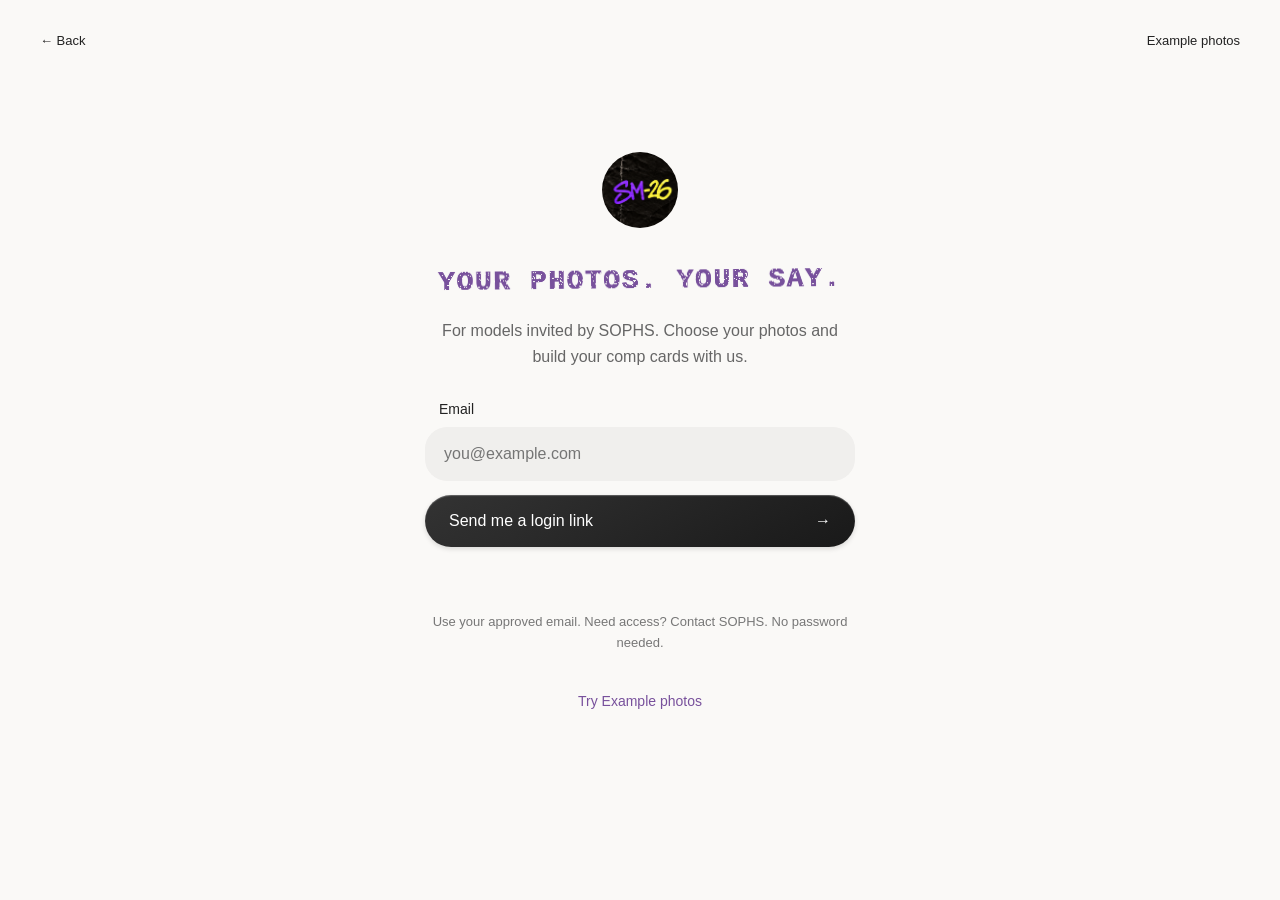
==== model-review.html @ f135d904 "Upload Soph's Models website" ====
<!doctype html>
<html lang="en"><meta charset="utf-8"><meta name="viewport" content="width=device-width, initial-scale=1">
<title>Your photos · SOPHS</title><link rel="stylesheet" href="model-review.css">
<svg class="stamp-filters" aria-hidden="true" focusable="false" xmlns="http://www.w3.org/2000/svg"><defs><filter id="stamp-ink" x="-3%" y="-10%" width="106%" height="120%" color-interpolation-filters="sRGB"><feTurbulence type="fractalNoise" baseFrequency=".65" numOctaves="3" seed="17" result="noise"/><feColorMatrix in="noise" type="luminanceToAlpha" result="grain"/><feComponentTransfer in="grain" result="wear"><feFuncA type="discrete" tableValues="0 0 0 1 1 1 1 1"/></feComponentTransfer><feComposite in="SourceGraphic" in2="wear" operator="in"/></filter></defs></svg>
<nav class="portal-nav"><a href="./">SM-26 / Models</a><span id="portal-identity"></span><a href="model-login.html">Account</a></nav><header><div class="masthead"><div class="page-title"><span class="title-breathing-room" aria-hidden="true"></span><h1>Your photos</h1></div><div class="intro-language" role="group" aria-label="Introduction language"><span class="language-thumb" aria-hidden="true"></span><button type="button" data-intro-language="en" lang="en" aria-pressed="true">English</button><button type="button" data-intro-language="th" lang="th" aria-pressed="false">ไทย</button></div><img class="brand-logo" src="assets/sophs-portal-logo.svg" alt="SOPHS SM-26"></div>
<section class="agency-intro" aria-labelledby="agency-tagline" lang="en">
<h2 id="agency-tagline"><span class="headline-find" data-intro-copy="headlineFind">AI finds your next job.</span><span data-intro-copy="headlinePay">We pay you first.</span><span class="headline-model" data-intro-copy="headlineModel">You model.</span></h2>

<p data-intro-copy="lead">Comp cards matched to each job.</p>
<p class="line-update"><span data-intro-copy="lineStart"></span><strong class="line-word">LINE</strong><span data-intro-copy="lineEnd"> updates: applications, dates & travel times.</span></p>
<p class="agency-terms" data-intro-copy="terms">Paid within 24 hours after the job.</p>
<p class="agency-share" data-intro-copy="share">Jobs we arrange: you keep 70%. We take 30%.</p>
<p class="agency-promise" data-intro-copy="promise">Find and arrange your own jobs? Keep 100%.</p>
</section>
<section class="review-guide" aria-labelledby="review-purpose" lang="en"><div class="header-actions"><button id="add-media" class="clip-button" aria-label="Upload photos or links" title="Upload photos or links"><svg class="upload-folder" viewBox="0 0 188 158" aria-hidden="true" focusable="false" xmlns="http://www.w3.org/2000/svg"><defs><linearGradient id="folder-back" x1="0" y1="0" x2="0" y2="1"><stop stop-color="#9871b7"/><stop offset="1" stop-color="#664080"/></linearGradient><linearGradient id="folder-front" x1="0" y1="0" x2="0" y2="1"><stop stop-color="#a17bc2"/><stop offset=".72" stop-color="#8961aa"/><stop offset="1" stop-color="#78519c"/></linearGradient><filter id="folder-shadow" x="-15%" y="-15%" width="130%" height="140%"><feDropShadow dx="0" dy="2" stdDeviation="1.8" flood-color="#4e3167" flood-opacity=".13"/></filter></defs><g filter="url(#folder-shadow)"><path d="M8 29Q8 10 27 10h41q8 0 14 6l14 11h67q17 0 17 17v89q0 17-17 17H25q-17 0-17-17Z" fill="url(#folder-back)"/><path d="M9 44q0-11 12-11h147q12 0 12 12v87q0 17-17 17H25q-16 0-16-17Z" fill="#64427f" opacity=".25"/><rect x="8" y="36" width="172" height="112" rx="13" fill="url(#folder-front)"/><rect x="10" y="38" width="168" height="108" rx="11" fill="none" stroke="#dfceed" stroke-opacity=".5"/><path d="M22 130h145" fill="none" stroke="#60427c" stroke-opacity=".28"/><path d="M22 40h144" fill="none" stroke="#dfceed" stroke-opacity=".6"/></g></svg><span>Upload</span></button></div><h2 id="review-purpose" data-intro-copy="reviewTitle">Your comp-card photos</h2><p data-intro-copy="reviewHelp">Upload in bulk. Keep or reject each photo.</p><p class="hint" data-intro-copy="reviewSave">Check AI labels. Choose your favourites.</p></section>
<h2 class="photo-view-heading" id="photo-view-heading">Photos</h2>
<section class="collaboration" aria-label="Compare photo choices"><p id="collaboration-help">Your choices and the agency’s choices stay separate.</p><div class="collaboration-tabs" role="group" aria-label="Review version"><button data-review-side="agency" aria-pressed="false">Agency</button><button data-review-side="model" aria-pressed="true">Your version</button><button data-review-side="compare" aria-pressed="false">Compare</button></div><p id="collaboration-summary" role="status"></p><label id="collection-picker-label" hidden>Collection <select id="collection-picker"></select></label></section><nav class="view-tabs" aria-label="Photo views"><span class="view-thumb" aria-hidden="true"></span><button type="button" data-view="keep" aria-pressed="true">Kept</button><button type="button" data-view="favourite" aria-pressed="false">Favourites</button><button type="button" data-view="all" aria-pressed="false">All photos</button><button type="button" data-view="unreviewed" aria-pressed="false">Not reviewed</button><button type="button" data-view="reject" aria-pressed="false">Rejected</button></nav><select id="decision" hidden aria-label="Photo view"><option value="not-rejected">Not rejected</option><option value="all">All photos</option><option value="unreviewed">Not reviewed</option><option value="keep" selected>Keep + favourites</option><option value="favourite">Favourites</option><option value="reject">Rejected</option></select>
<section class="photo-filters" aria-label="Filter photos">
<div class="filter-section"><h2 id="year-heading">Year</h2><div class="filter-slider year-slider" role="group" aria-labelledby="year-heading"><div class="filter-options" id="year-options"><span class="filter-thumb" aria-hidden="true"></span></div></div></div>
<div class="filter-section"><h2 id="category-heading">Categories</h2><div class="category-scroll-indicator" aria-hidden="true"><span></span></div><div class="filter-slider category-slider" role="group" aria-labelledby="category-heading"><div class="filter-options" id="category-options"><span class="filter-thumb" aria-hidden="true"></span></div></div><p class="filter-scroll-hint">Choose several · matches any selected category</p></div>
<select id="year" hidden aria-label="Year"><option value="all">All years</option><option value="2026">2026 · recent</option><option value="2025">2025</option><option value="2024">2024</option><option value="2023">2023</option><option value="2022">2022</option></select><select id="tag" hidden aria-label="Category"><option value="all">All categories</option><option value="digitals">Digitals</option><option value="extras">Extras</option><option value="commercial-lifestyle">Commercials</option><option value="e-commerce">E-commerce</option><option value="runway">Runway</option><option value="music-video">Music videos</option><option value="dancing">Dancing</option><option value="pageant">Pageants</option><option value="fashion-editorial">Fashion / editorial</option><option value="beauty">Beauty</option><option value="personal">Casual</option><option value="behind-the-scenes">Behind the scenes</option><option value="other">Reference / needs confirmation</option><optgroup label="Specific request"><option value="no-makeup">No makeup · confirmed</option><option value="makeup">Makeup</option><option value="close-up">Close-up</option><option value="mid-length">Mid-length</option><option value="full-length">Full-length</option><option value="front">Front</option><option value="side">Side profile</option></optgroup><optgroup label="Selected use"><option value="comp-card">Comp card</option><option value="website">Website</option></optgroup></select><label class="detail-filter">Find a detail <input id="detail-search" type="search" placeholder="Eyes, hair, jeans, product, smiling…"></label></section><p id="summary" role="status">Loading photos…</p><p id="save-status" role="status" aria-live="polite" aria-atomic="true"></p>
<section class="bulk" aria-label="Quick labels" hidden><div class="top"><strong id="selected-count">0 selected</strong><div><button id="select-visible">Select shown photos</button> <button id="clear-selected">Clear selection</button></div></div>
<div class="filters"><label>Add category <select id="bulk-category"><option value="">Leave category unchanged</option></select></label><label>Set shot <select id="bulk-shot"><option value="">Leave shot unchanged</option><option value="CU-01">CU-01 · Front · Close-up</option><option value="ML-01">ML-01 · Front · Mid-length</option><option value="PF-01">PF-01 · Side profile</option><option value="FL-01">FL-01 · Front · Full-length</option><option value="JN-01">JN-01 · Full-length · Jeans</option></select></label><button id="apply-bulk" disabled>Apply to selected</button></div>
<p class="hint">Tick similar photos, choose a category or shot, then apply once. Categories are added; setting a shot replaces angle/framing only (JN-01 also sets jeans). Full-length does not require jeans.</p></section></header>
<main><section id="saved-links" hidden aria-label="Saved photo links"><h2>Photo links</h2><p class="hint">Saved references. Open a link to view its photos.</p><div id="links-list"></div></section><div id="grid"></div>
<section id="apply-changes" class="review-finish" aria-labelledby="finish-title" tabindex="-1"><h2 id="finish-title" data-intro-copy="finishTitle">Your photos. Your choice.</h2><p id="review-progress"></p><p class="hint" data-intro-copy="finishHelp">Keep or reject every photo before applying your changes.</p><button id="confirm-review" type="button" disabled><span data-intro-copy="applyChanges">Apply changes</span><span aria-hidden="true"> ↗</span></button><p id="review-status" role="status" aria-live="polite"></p></section>
</main>
<div class="review-follow"><a class="review-jump" href="#apply-changes"><span data-intro-copy="applyChanges">Apply changes</span><span aria-hidden="true"> ↓</span></a><span id="follow-progress"></span></div>
<dialog id="attachments" aria-labelledby="attachment-title">
<div class="top"><h2 id="attachment-title">Add photos or links</h2><button id="close-attachments" aria-label="Close attachments">×</button></div>
<p class="attachment-intro">Your originals, all in one place.</p>
<div class="upload-area"><label class="file-picker"><span>Choose photos</span><input id="photo-files" type="file" accept="image/jpeg,image/png,image/webp,image/heic,image/heif,.heic,.heif" multiple></label>
<p class="hint">JPG, PNG, WebP or HEIC · up to 25 MB each. Larger originals? Save a Dropbox or Google Drive link.</p><p class="hint upload-quality">JPG, PNG and WebP stay unchanged. HEIC becomes a high-quality JPG on your device. New photos start in Not reviewed.</p></div>
<div class="attachment-divider"><span>or save a link</span></div>
<form id="link-form"><label>Photo or album link <span class="hint">(Dropbox, Google Drive…)</span><input id="media-url" type="url" placeholder="https://…" required maxlength="4096"></label><label>Name <span class="hint">(optional)</span><input id="media-title" type="text" placeholder="A name for this collection" maxlength="200"></label><button id="save-link" type="submit">Save link</button></form>
<p class="hint link-help">Save a photo, album or walking clip to open later.</p><p id="attachment-status" role="status"></p></dialog>
<dialog id="labels"><form id="label-form"><div class="top"><h2 id="label-title">Photo labels</h2><button type="button" id="close-labels" aria-label="Close labels">×</button></div>
<div class="label-body"><p class="label-help">Choose one or more.</p>
<fieldset><legend>Categories</legend><div id="types" class="checks label-pills"><details><summary>More categories</summary><div id="extra-types" class="checks label-pills"></div></details></div></fieldset>
<details class="label-more"><summary>More details</summary>
<label>Shot <select id="quick-shot"><option value="">Choose a shot</option><option value="CU-01">Front close-up</option><option value="ML-01">Front mid-length</option><option value="PF-01">Side profile</option><option value="FL-01">Full-length</option><option value="JN-01">Full-length in jeans</option></select></label>
<div class="label-fields"><label>Framing <select id="frame"><option value="">Not labelled</option><option value="close-up">Close-up</option><option value="mid-length">Mid-length</option><option value="three-quarter-length">Three-quarter length</option><option value="full-length">Full-length</option><option value="other">Other</option></select></label>
<label>Angle <select id="angle"><option value="unknown">Not sure</option><option value="front">Front</option><option value="three-quarter">Three-quarter</option><option value="side">Side</option><option value="rear">Back</option></select></label>
<label>Makeup <select id="makeup"><option value="unknown">Not sure</option><option value="makeup">Makeup</option><option value="no-makeup">No makeup</option></select></label>
<label>Footwear <select id="footwear"><option value="unknown">Not sure</option><option value="shoes">Shoes</option><option value="barefoot">Barefoot</option><option value="not-visible">Not visible</option></select></label>
<label>Clothing style <select id="clothing"><option value="unknown">Not sure</option><option value="casual">Casual</option><option value="swimwear">Swimwear</option><option value="activewear">Activewear</option><option value="streetwear">Streetwear</option><option value="runway-wear">Runway wear</option><option value="formal-evening">Gowns</option><option value="other">Other</option><option value="jeans" hidden>Choose a style</option><option value="trousers" hidden>Choose a style</option><option value="shorts" hidden>Choose a style</option><option value="skirt-dress" hidden>Choose a style</option></select></label></div>
<p class="hint">Digitals: recent, no makeup, filters or retouching.</p>
<fieldset><legend>Use for</legend><div id="uses" class="checks label-pills"></div></fieldset>
<label class="check"><input id="smile" type="checkbox"> Smiling</label>
<label>Note <textarea id="notes" maxlength="500" placeholder="Anything we should know?"></textarea></label>
<details><summary>AI suggestions</summary><p id="suggestion-detail" class="hint"></p><button type="button" id="apply-suggestions" hidden>Use suggestions</button></details>
</details>
</div><div class="label-footer"><p id="label-save-status" role="status" class="error"></p><button id="save-labels" type="submit">Save</button></div></form></dialog>
<dialog id="viewer"><button id="close-viewer" aria-label="Close full photo">Close</button><img id="full-photo" alt="Full photograph"><p id="full-caption"></p></dialog>
<script src="supabase-config.js?v=1"></script><script src="model-auth.js"></script><script src="review-choice-state.js"></script><script src="review-collaboration.js"></script><script src="photo-conversion.js"></script><script src="model-review.js"></script></html>
---- model-review.css ----
:root{font:15px -apple-system,BlinkMacSystemFont,'Segoe UI',sans-serif;color:#222;background:#faf9f7}*{box-sizing:border-box}body{margin:0}header,main{max-width:1400px;margin:auto;padding:24px}header{padding-bottom:8px}h1{font-weight:400;font-size:36px;margin:8px 0}h2{font-weight:400;margin:0}small{font-size:11px;letter-spacing:2px}p{line-height:1.5;color:#666;max-width:850px}.top{display:flex;align-items:center;justify-content:space-between;gap:20px}.top a{color:#333;font-size:13px}.filters{display:flex;gap:16px;flex-wrap:wrap;margin-top:24px}label{display:block}select,textarea,input[type=search]{font:inherit;color:inherit;background:white;border:1px solid #d8d8d8;border-radius:8px;padding:9px;margin:6px 0}select{max-width:100%}button{font:inherit;color:inherit;background:white;border:1px solid #ddd;border-radius:8px;padding:9px 12px;cursor:pointer}button:hover{border-color:#777}button[aria-pressed=true]{background:#222;color:white;border-color:#222}button:focus-visible,a:focus-visible{outline:2px solid #333;outline-offset:3px}button:disabled{opacity:.5;cursor:wait}#grid{display:grid;grid-template-columns:repeat(auto-fill,minmax(240px,1fr));gap:24px}.photo{min-width:0}.image-button{border:0;padding:0;background:#eceae6;width:100%;height:320px;border-radius:2px;display:block;overflow:hidden}.image-button img{width:100%;height:100%;object-fit:contain;display:block}.photo h3{font-size:14px;font-weight:500;margin:12px 0 4px}.photo p{font-size:12px;margin:4px 0;min-height:18px}.actions{display:flex;gap:5px;flex-wrap:wrap;margin-top:9px}.actions button{font-size:12px;padding:8px}.source{color:#777;font-size:12px;display:inline-block;margin:8px 0}.tags{font-size:12px;color:#555;min-height:20px}.suggested{color:#777}.photo[data-decision=reject]{opacity:.55}#summary{font-size:13px}#save-status{font-size:13px;min-height:20px;margin:0}.error{color:#b32424}#more{display:block;margin:32px auto}#more[hidden]{display:none}dialog{border:1px solid #ddd;border-radius:12px;max-width:650px;width:calc(100% - 32px);max-height:90vh;padding:24px}dialog::backdrop{background:#0008}.checks{display:flex;gap:10px 18px;flex-wrap:wrap}.check{display:flex;align-items:center;gap:6px;font-size:14px;min-height:32px}fieldset{border:0;padding:0;margin:20px 0}legend{margin-bottom:10px;font-weight:500}.hint{font-size:12px}.label-fields{display:grid;grid-template-columns:repeat(2,minmax(0,1fr));gap:12px}.label-fields select{display:block;width:100%}textarea{display:block;width:100%;height:80px}#save-labels{background:#222;color:white;margin-top:15px}#viewer{max-width:1000px;text-align:center}#full-photo{display:block;max-width:100%;max-height:72vh;margin:16px auto;object-fit:contain}@media(max-width:600px){header,main{padding:16px}h1{font-size:28px}.top{align-items:flex-start}.filters{gap:10px}#grid{grid-template-columns:repeat(2,minmax(0,1fr));gap:20px 12px}.image-button{height:230px}.actions button{padding:9px 7px}.photo h3{font-size:12px}.label-fields{grid-template-columns:1fr}}@media(max-width:380px){#grid{grid-template-columns:1fr}.image-button{height:340px}}

.bulk{border:1px solid #ddd;border-radius:10px;padding:16px;margin-top:16px}.bulk .filters{margin-top:8px;align-items:center}.bulk .hint{margin-bottom:0}.pick{margin-bottom:8px}.photo.selected{outline:2px solid #333;outline-offset:6px}.bulk button{font-size:13px}@media(max-width:600px){.bulk .top{flex-wrap:wrap}}

/* Comfortable review controls; quiet system styling from Callum's Taste. */
.filters{gap:20px;align-items:flex-end}
.filters>label{font-size:15px;line-height:1.5;color:#444}
select,input[type=search]{font-size:20px;font-weight:400;line-height:1.45;min-height:52px;padding:12px 16px;border-color:#cececa;border-radius:12px;background:#fff;color:#222}
select option{font-size:20px;line-height:1.6;color:#222;background:#fff}
select optgroup{font-size:17px;font-weight:500;color:#555}
#tag{min-width:290px}#decision{min-width:220px}#year{min-width:170px}
#detail-search{width:320px;max-width:100%}
#bulk-category{min-width:260px}#bulk-shot{min-width:300px}
select:focus-visible,input[type=search]:focus-visible{outline:2px solid #555;outline-offset:3px}
.label-fields select,#quick-shot{font-size:18px;min-height:48px}
.bulk .filters{gap:18px;align-items:flex-end}.bulk #apply-bulk{min-height:52px;font-size:15px}
@media(max-width:600px){.filters>label{max-width:100%}#tag,#decision,#year,#bulk-category,#bulk-shot{min-width:0;width:100%}.filters>label{width:100%}#detail-search{width:100%}select,input[type=search]{font-size:18px;min-height:48px}.bulk .filters{gap:12px}.label-fields select{font-size:18px}}

.masthead{display:grid;grid-template-columns:1fr auto 1fr;align-items:center;gap:24px;min-height:116px;margin-bottom:24px}
.brand-logo{width:100px;height:100px;border-radius:50%;object-fit:contain;display:block}
.header-actions{justify-self:end;display:flex;flex-direction:column;align-items:flex-end;gap:12px}
.header-actions>a{color:#666;font-size:13px;text-underline-offset:3px}
.clip-button{display:flex;align-items:center;gap:10px;min-height:52px;border-radius:14px;background:transparent;border-color:transparent;font-size:16px}
.clip-button:hover{background:#eeede9;border-color:transparent}.clip-button svg{width:26px;height:26px}
input[type=url],input[type=text]{font:inherit;font-size:18px;min-height:50px;width:100%;padding:12px;margin:8px 0 16px;border:1px solid #cececa;border-radius:10px;background:#fff}
.file-picker{font-size:18px;border:1px dashed #bbb;border-radius:12px;padding:20px;background:#faf9f7}
.file-picker input{display:block;font:inherit;font-size:15px;margin-top:14px;max-width:100%}
#attachments hr{border:0;border-top:1px solid #e0dfda;margin:24px 0}#attachments #save-link{min-height:48px;background:#222;color:white}
#attachment-status{min-height:24px;font-size:14px;overflow-wrap:anywhere}#saved-links{margin-bottom:30px}#saved-links h2{font-size:22px}
#links-list{display:flex;flex-wrap:wrap;gap:12px 24px}#links-list a{color:#333;text-underline-offset:4px;overflow-wrap:anywhere}
@media(max-width:600px){.masthead{gap:12px;min-height:92px;margin-bottom:16px}.brand-logo{width:64px;height:64px}.page-title small{font-size:9px;letter-spacing:1px}.page-title h1{font-size:22px}.clip-button span{display:none}.header-actions>a{font-size:11px;max-width:90px;text-align:right}.clip-button{padding:10px}.clip-button svg{width:24px;height:24px}}

/* Same material and movement as the live Female / Male / Apply control. */
.view-tabs{--position:0;position:relative;isolation:isolate;display:grid;grid-template-columns:repeat(5,minmax(0,1fr));width:640px;max-width:100%;margin:28px auto 0;padding:4px;border-radius:999px;background:#f2f2f2;box-shadow:0 3px 16px #00000005}
.view-thumb{position:absolute;z-index:-1;inset:4px auto 4px 4px;width:calc((100% - 8px)/5);border-radius:inherit;background:linear-gradient(150deg,#333,#191919);box-shadow:inset 0 1px 1px #ffffff40,0 2px 5px #0002;transform:translateX(calc(var(--position)*100%));transition:transform 360ms cubic-bezier(.42,0,.24,1);overflow:hidden}
.view-thumb:after{content:"";position:absolute;inset:0;background:linear-gradient(120deg,transparent 20%,#ffffff20,transparent 70%);pointer-events:none}
.view-tabs button{border:0;background:none;min-height:48px;border-radius:999px;padding:8px 10px;font-size:16px;font-weight:400;transition:color .18s;color:#656565}
.view-tabs button[aria-pressed=true]{background:transparent;color:#fff;border:0}
.view-tabs button:focus-visible{outline:2px solid #777;outline-offset:3px}
.filters{margin-top:28px;gap:24px}
select,input[type=search]{font-size:18px;border:0;border-radius:999px;background:#f2f2f2;box-shadow:0 3px 16px #00000005;padding:12px 20px}
select option{background:#fff;font-size:18px}
.bulk{border:0;border-top:1px solid #e8e7e3;border-radius:0;padding:24px 0 0;margin-top:24px}
.bulk button,.actions button{border:0;border-radius:999px;background:#eeede9}
.bulk button:hover,.actions button:hover{background:#e3e2dd}
.actions button[aria-pressed=true],.bulk #apply-bulk:not(:disabled){background:linear-gradient(150deg,#333,#191919);color:#fff;box-shadow:inset 0 1px 1px #ffffff40,0 2px 5px #0002}
.bulk .top{gap:12px}.bulk .top button{min-height:40px;padding:10px 16px}.actions{gap:7px}.actions button{padding:9px 12px}
.image-button{border-radius:8px}.header-actions>a,.source{color:#666}
@media(max-width:600px){.view-tabs{margin-top:24px}.view-tabs button{font-size:13px;padding:8px 3px;min-height:48px}.filters{gap:12px;margin-top:20px}.filters>label{font-size:14px}.bulk{padding-top:20px}.bulk .top{align-items:center}.actions button{padding:9px 10px}}
@media(prefers-reduced-motion:reduce){.view-thumb,.view-tabs button{transition:none}}

/* Build the review header and controls outward from the centre. */
.masthead{grid-template-columns:1fr auto 1fr;gap:14px 24px;min-height:0;margin-bottom:20px}
.brand-logo{grid-column:2;grid-row:1;justify-self:center}
.page-title{grid-column:1/-1;grid-row:2;justify-self:center;text-align:center}
.header-actions{grid-column:3;grid-row:1}
header>p{margin-left:auto;margin-right:auto;text-align:center}
.filters{justify-content:center}
.filters>label{display:flex;flex-direction:column;align-items:center;text-align:center}
.bulk .top{flex-direction:column;align-items:center;justify-content:center;gap:14px}
.bulk .top>div{display:flex;justify-content:center;gap:8px;flex-wrap:wrap}
.bulk .filters{justify-content:center;margin-top:20px}
.bulk .hint{max-width:850px;margin:16px auto 0;text-align:center}
@media(max-width:600px){.masthead{gap:12px}.page-title h1{font-size:28px}.page-title small{font-size:10px}.header-actions{align-self:center}.filters>label{align-items:stretch}.bulk .top{gap:12px}.bulk .filters{margin-top:16px}}

/* Agency introduction, centred and readable. */
.agency-intro{max-width:780px;margin:26px auto 30px;text-align:center}
.agency-intro h2{font-size:clamp(22px,3vw,28px);font-weight:500;line-height:1.25;letter-spacing:-.5px}
.agency-intro p{color:#403a3d;margin:12px auto;line-height:1.6;text-wrap:pretty}
.speed-goal{display:block;margin-top:6px}
.agency-intro .line-update{margin-top:18px;font-weight:500}
.line-word{color:#007c36;font-weight:700;letter-spacing:.3px}
@media(max-width:600px){.agency-intro{margin:22px auto 26px}.agency-intro p{font-size:14px}.agency-intro .line-update{max-width:280px}}

/* Worn stamp lettering inspired by Callum’s Pinterest reference. */
.stamp-filters{position:absolute;width:0;height:0;overflow:hidden;pointer-events:none}
.page-title h1,.agency-intro h2,#finish-title{font-family:'Courier New',Courier,monospace;font-weight:700;text-transform:uppercase;letter-spacing:.055em;color:#222;filter:url('#stamp-ink');text-shadow:.35px 0 currentColor,-.2px .25px currentColor;transform:rotate(-.6deg)}
.page-title h1{font-size:clamp(26px,4vw,36px);line-height:1.15}
.agency-intro h2{font-size:clamp(20px,3vw,25px);line-height:1.35;max-width:740px;margin:auto}
@media(max-width:600px){.page-title h1{font-size:26px}.agency-intro h2{font-size:20px;letter-spacing:.035em}}

/* Put the primary upload action beneath the logo, with its label always visible. */
.masthead{gap:18px 24px}
.header-actions{grid-column:1/-1;grid-row:2;justify-self:center;align-items:center}
.page-title{grid-row:3}
.clip-button{justify-content:center;max-width:100%;min-height:56px;padding:13px 20px;gap:12px;border:1.5px solid #333;border-radius:3px;background:#faf9f7;box-shadow:3px 3px 0 #d8d7d2;font-family:'Courier New',Courier,monospace;font-size:18px;font-weight:700;letter-spacing:.035em;text-transform:uppercase}
.clip-button span{display:inline;filter:url('#stamp-ink')}
.clip-button:hover{background:#eeede9;border-color:#222;box-shadow:2px 2px 0 #c7c6c0}
.clip-button:active{transform:translate(1px,1px);box-shadow:1px 1px 0 #c7c6c0}
.clip-button svg{flex:0 0 auto;width:25px;height:25px}
.clip-button .upload-cursor{width:18px;height:22px;shape-rendering:crispEdges}
@media(max-width:600px){.masthead{gap:18px 10px}.clip-button{font-size:15px;min-height:54px;padding:12px 14px;gap:9px}.clip-button span{display:inline}.clip-button svg{width:23px;height:23px}.clip-button .upload-cursor{width:16px;height:20px}}

/* Bilingual model benefits; the removed eyebrow keeps its original breathing room. */
.title-breathing-room{display:block;height:14px}
.intro-language{grid-column:1;grid-row:1;justify-self:start;position:relative;display:grid;grid-template-columns:1fr 1fr;gap:0;width:160px;padding:4px;background:#f2f2f2;border-radius:999px;--language-index:0}
.language-thumb{position:absolute;left:4px;top:4px;bottom:4px;width:calc((100% - 8px)/2);border-radius:999px;background:linear-gradient(150deg,#333,#191919);box-shadow:inset 0 1px 1px #ffffff40,0 2px 5px #0002;transform:translateX(calc(var(--language-index)*100%));transition:transform 360ms cubic-bezier(.42,0,.24,1);pointer-events:none}
.intro-language button{position:relative;z-index:1;border:0;border-radius:999px;background:transparent;min-height:44px;font-size:12px;padding:8px;color:#555}
.intro-language button[aria-pressed=true]{background:transparent;color:#fff}
.agency-intro .line-update{font-weight:400;max-width:650px}
.agency-intro .agency-fit{font-size:13px;color:#666;margin-top:18px}
.agency-intro .agency-terms{font-weight:600;font-size:14px;margin-top:12px}
.agency-intro:lang(th) h2{font-family:-apple-system,BlinkMacSystemFont,'Segoe UI',sans-serif;text-transform:none;letter-spacing:0;line-height:1.5}
.agency-intro:lang(th) p{line-height:1.8}
@media(max-width:600px){.intro-language{width:112px;padding:3px}.language-thumb{top:3px;bottom:3px;left:3px;width:calc((100% - 6px)/2)}.intro-language button{font-size:11px;padding:6px 4px}.title-breathing-room{height:12px}.agency-intro .line-update{max-width:100%}.agency-intro .agency-fit{font-size:12px}}
@media(prefers-reduced-motion:reduce){.language-thumb{transition:none}}

/* Soft pink folder reference, with a plain label and one centred click target. */
.masthead{row-gap:24px}
.clip-button{flex-direction:column;gap:10px;min-height:0;padding:8px 20px;border:0;border-radius:14px;background:transparent;box-shadow:none;font-family:-apple-system,BlinkMacSystemFont,'Segoe UI',sans-serif;font-size:16px;font-weight:400;letter-spacing:0;text-transform:none;line-height:1.3}
.clip-button span{display:block;filter:none}
.clip-button svg.upload-folder{width:120px;height:auto;overflow:visible}
.clip-button:hover{background:transparent;border-color:transparent;box-shadow:none}
.clip-button:hover .upload-folder{filter:brightness(1.025)}
.clip-button:active{transform:none;box-shadow:none}
.clip-button:focus-visible{outline:2px solid #333;outline-offset:5px}
@media(max-width:600px){.masthead{row-gap:20px}.clip-button{gap:9px;padding:6px 18px;font-size:16px}.clip-button svg.upload-folder{width:108px;height:auto}}

/* More breathing room and softened SM-26 purple / yellow accents. */
header{padding-top:32px}
.masthead{row-gap:30px;margin-bottom:38px}
.clip-button{gap:14px}
.clip-button svg.upload-folder{opacity:.9}
.agency-intro{margin:0 auto 38px}
.agency-intro h2{line-height:1.45;max-width:780px;margin-bottom:24px}
.agency-intro h2>span{display:block;margin-bottom:5px}
.agency-intro h2 .headline-find{color:#78519c}
.agency-intro h2 .headline-model{position:relative;isolation:isolate;width:max-content;max-width:100%;margin:0 auto;padding:0 5px}
.agency-intro h2 .headline-model::before{content:"";position:absolute;z-index:-1;inset:29% -5px 12%;background:linear-gradient(2deg,#f1d64cbf,#f5e481b3);transform:rotate(-1.2deg);clip-path:polygon(0 12%,5% 5%,18% 9%,33% 3%,49% 8%,65% 2%,82% 6%,97% 0,100% 15%,98% 86%,88% 95%,69% 91%,52% 100%,35% 93%,18% 98%,3% 91%)}
.agency-intro p{margin:16px auto;max-width:710px}
.agency-intro .line-update{margin-top:22px}
.agency-intro .agency-terms{margin-top:18px}
@media(max-width:600px){header{padding-top:24px}.masthead{row-gap:24px;margin-bottom:30px}.clip-button{gap:12px}.agency-intro{margin:0 auto 32px}.agency-intro h2{font-size:18px;line-height:1.5;margin-bottom:20px}.agency-intro:lang(th) h2{font-size:20px}.agency-intro p{margin:14px auto}}

/* Centre the language switch between the logo and the original pink folder. */
.masthead{row-gap:22px}
.intro-language{grid-column:1/-1;grid-row:2;justify-self:center}
.header-actions{grid-row:3;margin-top:2px}
.page-title{grid-row:4;margin-top:4px}
.clip-button svg.upload-folder{opacity:1}
@media(max-width:600px){.masthead{row-gap:20px}.header-actions{margin-top:0}.page-title{margin-top:2px}}

/* A compact silent application loop, using only its lightweight web export. */
.application-demo{max-width:440px;margin:26px auto 24px;text-align:center}
.demo-player{position:relative;width:240px;max-width:100%;margin:auto}
.application-demo video{display:block;width:100%;height:auto;aspect-ratio:9/16;object-fit:contain;border-radius:10px;background:#e9e7e2;box-shadow:0 3px 15px #0000000e}
#demo-motion{position:absolute;right:7px;bottom:7px;display:grid;place-items:center;width:30px;height:30px;min-height:30px;padding:0;border:0;border-radius:50%;background:#ffffffd9;color:#222;font-size:16px;line-height:1}
.application-demo figcaption{margin:14px auto 0;font-size:13px;line-height:1.6;color:#555;text-wrap:pretty}
@media(max-width:600px){.application-demo{margin:22px auto}.demo-player{width:214px}.application-demo figcaption{max-width:310px;font-size:12px}}

.agency-intro .agency-promise{font-size:14px;font-weight:500;color:#78519c;max-width:540px}

.application-demo .caption-highlight{background:#f5e48199;padding:2px 5px;box-decoration-break:clone;-webkit-box-decoration-break:clone;line-height:1.85}

/* Small mobile-first refinements, retaining the approved stamp, folder and palette. */
.masthead{row-gap:18px;margin-bottom:28px}
.agency-intro{margin-bottom:28px}
.agency-intro p{margin:12px auto}
.review-guide{text-align:center;max-width:620px;margin:28px auto 0}
.review-guide h2{font-size:22px;font-weight:500;color:#78519c;line-height:1.35}
.review-guide p{margin:10px auto;color:#555}
.review-guide .hint{color:#777;font-size:12px}
.photo-filters>label{min-width:0}
.actions button,.bulk .top button,.check,#close-labels,#close-attachments,#close-viewer{min-height:44px}
.check input{width:18px;height:18px;flex-shrink:0;accent-color:#78519c}
#save-status{position:fixed;z-index:5;left:50%;bottom:max(20px,env(safe-area-inset-bottom));transform:translateX(-50%);width:max-content;max-width:calc(100% - 32px);margin:0;padding:12px 18px;border:1px solid #e2dfd7;border-radius:16px;background:#faf9f7;box-shadow:0 4px 18px #00000015;text-align:center;font-size:14px;min-height:0;pointer-events:none}
#save-status:not([data-state]){display:none}
#save-status[data-state=saved]{color:#426444}
#labels{overflow:hidden}
#label-form{display:flex;flex-direction:column;max-height:calc(90vh - 48px);max-height:calc(90dvh - 48px)}
#label-form>.top{flex-shrink:0;margin-bottom:8px}
.label-body{overflow-y:auto;min-height:0;padding-right:4px;overscroll-behavior:contain}
.label-body>p:first-child{margin-top:8px}
#quick-shot{width:100%;min-width:0}
.label-footer{flex-shrink:0;padding-top:12px;background:#faf9f7;border-top:1px solid #e8e7e3}
.label-footer #save-labels{width:100%;min-height:48px;margin:0}
.label-footer p:empty{display:none}
.label-footer p{font-size:13px;margin:0 0 10px}
@media(max-width:600px){
  .masthead{row-gap:16px;margin-bottom:24px}
  .title-breathing-room{height:8px}
  .agency-intro{margin-bottom:24px}
  .agency-intro h2{margin-bottom:16px}
  .agency-intro .line-update,.agency-intro .agency-fit,.agency-intro .agency-terms{margin-top:12px}
  .review-guide{margin-top:24px}
  .review-guide h2{font-size:20px}
  .review-guide p{font-size:14px}
  .photo-filters{display:grid;grid-template-columns:minmax(0,1fr) minmax(0,1.3fr);gap:10px 12px}
  .photo-filters>label{width:auto;text-align:left}
  .photo-filters>label:last-child{grid-column:1/-1}
  .photo-filters select,.photo-filters input{width:100%;min-width:0;padding:12px;font-size:16px}
  .actions{display:grid;grid-template-columns:repeat(2,minmax(0,1fr));gap:6px}
  .actions button{padding:9px 4px;font-size:12px}
  #labels{padding:16px;width:calc(100% - 24px);max-height:92vh;max-height:92dvh}
  #label-form{max-height:calc(92vh - 34px);max-height:calc(92dvh - 34px)}
  #label-title{font-size:20px}
  .label-footer{padding-bottom:env(safe-area-inset-bottom)}
  .bulk .filters{gap:8px}
}

#demo-motion{width:44px;height:44px;min-height:44px}

/* Upload belongs to the photo workflow; one clear action follows the gallery. */
.masthead .page-title{grid-row:3}
.review-guide .header-actions{margin:0 auto 22px;display:flex;align-items:center;justify-content:center}
.review-guide{margin-top:32px}
.review-guide p{max-width:550px}
main{padding-bottom:150px}
.review-finish{max-width:600px;margin:64px auto 0;padding:36px 16px;border-top:1px solid #dedbd4;text-align:center;scroll-margin-top:24px;outline:none}
.review-finish h2{font-size:24px;color:#78519c;font-weight:500}
#finish-title{color:#78519c}
.review-finish p{margin:14px auto}
#review-status:empty{display:none}
#confirm-review,.review-jump{display:inline-flex;align-items:center;justify-content:center;gap:18px;border:1px solid #ddd36c;border-radius:12px;background:#f5e481;color:#292529;font-weight:500;font-size:17px;min-height:52px;padding:14px 26px;text-decoration:none;box-shadow:0 3px 0 #d6c85c}
#confirm-review:hover:not(:disabled),.review-jump:hover{background:#efdb62;border-color:#c8b94a}
#confirm-review:active:not(:disabled),.review-jump:active{transform:translateY(2px);box-shadow:0 1px 0 #d6c85c}
#confirm-review:disabled{cursor:default;opacity:.5;box-shadow:none}
.review-follow{position:fixed;bottom:max(20px,env(safe-area-inset-bottom));right:24px;z-index:4;display:flex;flex-direction:column;gap:8px;align-items:center}
.review-follow[hidden]{display:none}
#follow-progress{font-size:12px;color:#555;background:#faf9f7e8;border-radius:999px;padding:5px 12px}
#save-status{bottom:120px}
html{scroll-behavior:smooth}
@media(max-width:600px){.review-guide{margin-top:28px}.review-guide .header-actions{margin-bottom:20px}.review-follow{right:16px;left:16px;bottom:max(16px,env(safe-area-inset-bottom))}.review-jump{width:100%;max-width:360px}.review-finish{margin-top:40px;padding:28px 4px}.review-finish h2{font-size:22px}#confirm-review{width:100%}#save-status{bottom:126px}}
@media(prefers-reduced-motion:reduce){html{scroll-behavior:auto}}

/* Clean photographs and the same dark glass used by the main model switch. */
.image-button{background:transparent;border:0;border-radius:0;overflow:visible;display:flex;align-items:center;justify-content:center;box-shadow:none;transform:none}
.image-button:hover{background:transparent;border:0}
.image-button img{width:auto;height:auto;max-width:100%;max-height:100%;object-fit:contain;border-radius:14px;box-shadow:none;transform:none}
.photo.selected{outline:0}.photo.selected .pick{color:#78519c;font-weight:500}
#confirm-review,.review-jump{border:1px solid #ffffff12;border-radius:999px;background:linear-gradient(150deg,#383838,#191919);color:#fff;font-size:16px;font-weight:400;min-height:56px;padding:12px 14px 12px 26px;gap:24px;box-shadow:inset 0 1px 1px #ffffff40,0 3px 10px #0000001c}
#confirm-review>span:last-child,.review-jump>span:last-child{display:grid;place-items:center;width:32px;height:32px;border-radius:50%;background:#f5e481;color:#292529;font-size:20px;flex:0 0 auto}
#confirm-review:hover:not(:disabled),.review-jump:hover{background:linear-gradient(150deg,#444,#242424);border-color:#ffffff24;box-shadow:inset 0 1px 1px #ffffff40,0 4px 14px #00000025}
#confirm-review:active:not(:disabled),.review-jump:active{transform:translateY(1px);box-shadow:inset 0 1px 1px #ffffff40,0 2px 5px #0002}
#confirm-review:disabled{cursor:default;opacity:.45}
.review-guide p:first-of-type{font-size:16px;line-height:1.65;max-width:490px}
@media(max-width:600px){.image-button img{border-radius:11px}.review-guide p:first-of-type{font-size:15px}.review-jump{width:auto;min-width:230px}.review-follow{pointer-events:none}.review-follow>*{pointer-events:auto}#confirm-review{width:auto;min-width:230px}}

/* Stacked, touch-friendly filter switches: years above categories. */
.photo-filters{display:flex;flex-direction:column;gap:20px;align-items:center;margin:24px auto 0;max-width:860px;min-width:0}
.filter-section{width:100%;min-width:0;text-align:center}
.filter-section h2{font-size:14px;font-weight:400;line-height:1.4;color:#555;margin:0 0 8px}
.filter-slider{max-width:100%;width:fit-content;overflow-x:auto;margin:auto;border-radius:26px;background:#f2f2f2;padding:4px;scrollbar-width:thin;scrollbar-color:#d3d0d5 transparent;overscroll-behavior-x:contain;scroll-padding:12px}
.filter-options{position:relative;isolation:isolate;display:flex;width:max-content;min-width:100%;gap:2px}
.filter-thumb{position:absolute;left:0;top:0;z-index:-1;border-radius:999px;background:linear-gradient(150deg,#333,#191919);box-shadow:inset 0 1px 1px #ffffff40,0 2px 5px #0002;transition:transform 300ms cubic-bezier(.42,0,.24,1),width 300ms,height 300ms;pointer-events:none}
.filter-option{flex:0 0 auto;min-height:46px;white-space:nowrap;border:0;border-radius:999px;background:transparent;padding:10px 18px;font-size:15px;font-weight:400;color:#656565}
.filter-option:hover{border:0;background:#00000004}.filter-option[aria-pressed=true]{color:white;border:0;background:transparent}
.category-slider .filter-options{display:grid;grid-auto-flow:column;grid-template-rows:repeat(2,46px);grid-auto-columns:max-content;gap:4px 2px}
.category-slider .filter-option{min-height:46px}
.filter-scroll-hint{font-size:12px;color:#777;text-align:center;margin:7px auto 0}
.photo-filters .detail-filter{display:flex;flex-direction:column;align-items:center;gap:0;width:100%;text-align:center;font-size:14px;color:#555}
.photo-filters #detail-search{width:420px;max-width:100%;font-size:16px;margin-top:8px;min-height:48px}
#confirm-review,.review-jump{background:linear-gradient(150deg,#333,#191919);border:4px solid #f2f2f2;border-radius:999px;color:#fff;min-height:52px;padding:10px 20px;font-size:15px;font-weight:400;gap:14px;box-shadow:inset 0 1px 1px #ffffff30,0 2px 6px #00000014}
#confirm-review>span:last-child,.review-jump>span:last-child{background:none;color:#cfcfcf;border-radius:0;width:auto;height:auto;font-size:18px}
#confirm-review:hover:not(:disabled),.review-jump:hover{background:linear-gradient(150deg,#3b3b3b,#222);border-color:#ededed;box-shadow:inset 0 1px 1px #ffffff30,0 2px 6px #00000014}
#confirm-review:active:not(:disabled),.review-jump:active{transform:translateY(1px);box-shadow:inset 0 1px 1px #ffffff30,0 1px 3px #0001}
.review-follow{gap:4px}.review-follow #follow-progress{font-size:11px;padding:3px 9px}
@media(max-width:600px){
  .photo-filters{display:flex;gap:18px;margin-top:20px}
  .filter-section h2{font-size:14px}.filter-slider{border-radius:25px}
  .filter-option{font-size:14px;padding:10px 15px}
  .year-slider .filter-options{display:grid;grid-auto-flow:column;grid-template-rows:repeat(2,46px);grid-auto-columns:max-content;gap:4px 2px}
  .year-slider .filter-option{padding:10px 12px}
  .category-slider{width:100%;max-width:100%}
  .photo-filters .detail-filter{width:100%;align-items:center;text-align:center}
  .photo-filters #detail-search{width:100%;font-size:16px;padding:12px 18px}
  .review-jump,#confirm-review{min-width:0;width:auto;font-size:14px;padding:10px 20px;min-height:52px}
}
@media(prefers-reduced-motion:reduce){.filter-thumb{transition:none}}

/* Slow SM-26 blob: stretch down, recover, widen, settle. No layout movement. */
.brand-logo{
  transform-origin:50% 18%;
  animation:sm26-blob 12s cubic-bezier(.45,0,.25,1) infinite;
}
@keyframes sm26-blob{
  0%,100%{transform:translateY(0) scale(1,1);border-radius:50%}
  18%{transform:translateY(3px) scale(.94,1.14);border-radius:47% 53% 46% 54% / 43% 44% 56% 57%}
  43%{transform:translateY(0) scale(1,1);border-radius:50%}
  62%{transform:translateY(0) scale(1.12,.94);border-radius:54% 46% 52% 48% / 48% 53% 47% 52%}
  84%{transform:translateY(0) scale(1,1);border-radius:50%}
}
@media(prefers-reduced-motion:reduce){.brand-logo{animation:none;transform:none;border-radius:50%}}

/* Sophie's mobile pass: short benefits and independent category pills. */
.agency-intro p,.agency-intro .line-update,.agency-intro .agency-fit,.agency-intro .agency-terms,.agency-intro .agency-share{font-size:16px;line-height:1.65;margin:9px auto;font-weight:400}
.agency-intro .agency-promise{font-size:12px;line-height:1.6;color:#666;margin-top:10px}
@media(max-width:600px){.agency-intro p,.agency-intro .line-update,.agency-intro .agency-fit,.agency-intro .agency-terms,.agency-intro .agency-share{font-size:15px}}
.category-slider{scrollbar-width:none;-ms-overflow-style:none}
.category-slider::-webkit-scrollbar{display:none}
.category-slider .filter-thumb{display:none}
.category-slider .filter-option{font-size:15px;color:#444}
.category-slider .filter-option[aria-pressed=true]{background:linear-gradient(150deg,#333,#191919);color:#fff;box-shadow:inset 0 1px 1px #ffffff30}
.category-scroll-indicator{height:3px;background:#e8e5e9;border-radius:999px;overflow:hidden;margin:0 12px 9px}
.category-scroll-indicator[hidden]{display:none}
.category-scroll-indicator span{display:block;height:100%;background:#aaa4ae;border-radius:999px}

/* Simple per-photo labels: category pills first, optional details folded away. */
.bulk[hidden]{display:none}
#labels{max-width:520px;border:0;border-radius:24px;background:#faf9f7;padding:20px}
#label-form>.top{align-items:center;gap:12px}
#label-title{font-size:20px}
#close-labels{border:0;background:#eeede9;border-radius:999px;min-width:44px;font-size:22px}
#labels .label-help{font-size:14px;margin:4px 0 14px}
#labels fieldset{margin:12px 0 20px}
#labels legend{font-size:14px;color:#555;font-weight:400}
#labels .label-pills{gap:8px}
#labels .label-pills>.check{position:relative;min-height:44px;padding:10px 15px;border-radius:999px;background:#eeede9;cursor:pointer;color:#333;font-size:14px}
#labels .label-pills>.check input{position:absolute;opacity:0;width:1px;height:1px;left:12px}
#labels .label-pills>.check:has(input:checked){background:#222;color:#fff}
#labels .label-pills>.check:has(input:focus-visible){outline:2px solid #78519c;outline-offset:3px}
#labels .label-pills>details{width:100%;margin-top:8px}
#labels summary{cursor:pointer;font-size:14px;padding:12px 0;min-height:44px;color:#555}
#labels details[open]>summary{margin-bottom:8px}
#labels .label-more{border-top:1px solid #e8e7e3}
#labels .label-more>label,#labels .label-fields{margin-top:12px;font-size:14px}
#labels .label-footer #save-labels{border:0;border-radius:999px;font-size:15px}
@media(max-width:600px){#labels{padding:18px;width:calc(100% - 24px)}#label-form{max-height:calc(90dvh - 36px)}}

/* Quiet arrows with readable choices in the photo-label editor. */
#labels select[hidden]{display:none}
.label-select{margin:6px 0;min-width:0}
#labels .label-select-trigger{display:flex;align-items:center;justify-content:space-between;gap:12px;width:100%;min-height:50px;padding:12px 17px;border:0;border-radius:999px;background:#eeede9;color:#292929;text-align:left;font-size:17px;font-weight:500;line-height:1.4;box-shadow:0 2px 6px #00000004}
.label-select-value{min-width:0}
#labels .label-select-arrow{display:block;width:18px;height:12px;flex:0 0 18px;color:#858585;overflow:visible;pointer-events:none;transition:transform 150ms ease}
#labels .label-select-trigger[aria-expanded=true] .label-select-arrow{transform:rotate(180deg)}
.label-select-options{margin:8px 0 12px;padding:5px;background:#fff;border:1px solid #e5e3df;border-radius:18px;box-shadow:0 4px 14px #00000008}
.label-select-options[hidden]{display:none}
#labels .label-select-options button{display:block;width:100%;text-align:left;min-height:48px;padding:11px 14px;border:0;border-radius:12px;background:transparent;font-size:17px;line-height:1.45;font-weight:500;color:#292929}
#labels .label-select-options button[aria-selected=true]{background:#eeede9}
#labels .label-select-options button:hover{background:#f4f3f0}
#labels .label-fields>label,#labels .label-more>label{font-size:15px;color:#555}


/* V2: one visual language with spacing fitted to the available screen. */
:root{--page-space:clamp(16px,2.5vw,40px);--photo-gap:clamp(16px,2vw,28px)}
header,main{max-width:1600px;padding-left:var(--page-space);padding-right:var(--page-space)}
#grid{grid-template-columns:repeat(auto-fit,minmax(240px,1fr));gap:var(--photo-gap)}
.image-button{height:auto;aspect-ratio:3/4;border-radius:14px}
.image-button img{border-radius:14px}
.actions{display:grid;grid-template-columns:repeat(2,minmax(0,1fr));gap:8px}
.actions button{min-height:46px;padding:10px 8px;font-size:14px;line-height:1.35}
.photo h3{font-size:14px;line-height:1.4;margin-top:14px}
.photo p{line-height:1.5}
#labels{--label-space:clamp(18px,2.4vw,32px);width:calc(100% - 64px);max-width:760px;max-height:90vh;max-height:90dvh;padding:var(--label-space);border-radius:28px}
#label-form{max-height:calc(90vh - var(--label-space) - var(--label-space));max-height:calc(90dvh - var(--label-space) - var(--label-space))}
#label-form>.top{margin-bottom:16px;gap:16px}
#label-title{font-size:clamp(20px,2vw,24px);line-height:1.3}
#close-labels{display:grid;place-items:center;width:44px;height:44px;flex:0 0 44px;padding:0}
#labels .label-help{margin:0 0 18px;font-size:15px}
#labels legend{font-size:15px}
#labels fieldset{margin:12px 0 24px}
#labels .label-pills{gap:10px}
#labels .label-pills>.check{min-height:46px;padding:11px 17px;font-size:15px;line-height:1.4}
#labels summary{font-size:15px;min-height:46px}
#labels .label-fields{grid-template-columns:repeat(2,minmax(0,1fr));gap:18px 20px;margin-top:18px;align-items:start}
#labels .label-fields>label{min-width:0}
#labels .label-select-trigger{min-height:52px;padding:13px 18px;font-size:17px}
#labels .label-select-value{overflow-wrap:anywhere}
#labels .label-select-options{max-height:min(260px,40dvh);overflow-y:auto;overscroll-behavior:contain;scrollbar-width:thin;scrollbar-color:#c3c0b9 transparent}
#labels .label-body{padding-right:6px;scrollbar-width:thin;scrollbar-color:#c3c0b9 transparent}
#labels .label-footer{padding-top:18px;margin-top:12px}
#labels .label-footer #save-labels{min-height:50px;font-size:16px}
@media(min-width:1600px){.photo-filters{max-width:1000px}.agency-intro{margin-bottom:40px}.view-tabs{margin-top:36px}}
@media(min-width:601px) and (max-width:1000px){#labels{max-width:660px}#grid{grid-template-columns:repeat(3,minmax(0,1fr))}.actions button{font-size:13px}}
@media(max-width:600px){
  #grid{grid-template-columns:repeat(2,minmax(0,1fr));gap:20px 12px}
  .image-button,.image-button img{border-radius:11px}
  .actions{gap:6px}.actions button{font-size:12px;min-height:44px;padding:9px 4px}
  .photo h3{font-size:12px;margin-top:12px}
  #labels{width:calc(100% - 24px);border-radius:24px}
  #label-form>.top{margin-bottom:12px}
  #labels .label-pills{gap:8px}
  #labels .label-pills>.check{font-size:14px;min-height:44px;padding:10px 15px}
  #labels .label-fields{grid-template-columns:1fr;gap:14px;margin-top:12px}
  #labels .label-select-trigger{min-height:50px;padding:12px 17px}
  #labels .label-footer{padding-top:12px;margin-top:8px}
}
@media(max-width:359px){#grid{grid-template-columns:1fr}.view-tabs button{font-size:12px}.actions button{font-size:14px}}
@media(prefers-reduced-motion:reduce){#labels .label-select-arrow{transition:none}}

/* Scroll normally, without side scrollbar chrome. */
html,body,dialog,#labels .label-body,#labels .label-select-options{scrollbar-width:none;-ms-overflow-style:none}
html::-webkit-scrollbar,body::-webkit-scrollbar,dialog::-webkit-scrollbar,#labels .label-body::-webkit-scrollbar,#labels .label-select-options::-webkit-scrollbar{display:none;width:0;height:0}

/* Shared full-photo viewer: image first, quiet Close below, no file metadata. */
#viewer{width:fit-content;max-width:min(900px,calc(100% - 48px));max-height:90vh;max-height:90dvh;padding:24px;border:0;border-radius:24px;background:#fff;box-shadow:none;overflow:auto}
#viewer[open]{display:flex;flex-direction:column;align-items:center;gap:14px}
#viewer #full-photo{order:1;width:auto;height:auto;max-width:min(852px,calc(100vw - 96px));max-height:calc(90vh - 122px);max-height:calc(90dvh - 122px);margin:0;border:0;border-radius:16px;object-fit:contain}
#viewer #full-caption{display:none}
#viewer #close-viewer{order:2;flex-shrink:0;width:33.333%;min-width:72px;min-height:44px;margin:0;padding:11px 12px;border:0;border-radius:999px;background:#fff;color:#222;font-size:15px;line-height:1.4}
@media(max-width:600px){
  #viewer{width:calc(100% - 24px);max-width:420px;padding:16px}
  #viewer #full-photo{max-width:100%;max-height:calc(90vh - 106px);max-height:calc(90dvh - 106px)}
}

/* Mobile filter headings and centred year choices. */
.photo-view-heading{display:none}
@media(max-width:600px){
  .photo-view-heading{display:block;text-align:center;font-size:14px;font-weight:400;line-height:1.4;color:#555;margin:24px auto 8px}
  .photo-view-heading+.view-tabs{margin-top:0;width:100%}
  .photo-filters{gap:22px;align-items:center}
  .filter-section h2,.photo-filters .detail-filter{text-align:center;font-size:14px;font-weight:400;color:#555}
  .year-slider{width:100%;max-width:340px;margin-inline:auto}
  .year-slider .filter-options{display:grid;grid-template-columns:repeat(3,minmax(0,1fr));grid-template-rows:none;grid-auto-flow:row;grid-auto-columns:auto;width:100%;min-width:0;gap:4px}
  .year-slider .filter-option{min-width:0;width:100%;padding:10px 5px;font-size:13px;white-space:normal}
  .year-slider .filter-option:first-of-type{min-width:0;width:100%;padding-inline:5px}
}

/* One centred upload dialog, fitted to every screen. */
#attachments{width:min(600px,calc(100% - 32px));max-width:600px;max-height:90dvh;padding:clamp(22px,4vw,40px);border:0;border-radius:24px;background:#fff;box-shadow:none;text-align:center}
#attachments .top{position:relative;display:block;padding:12px 24px 0}
#attachments h2{font-size:clamp(23px,3vw,30px);line-height:1.2;letter-spacing:-.6px}
#attachments #close-attachments{position:absolute;top:-12px;right:-12px;width:40px;height:40px;padding:0;border:0;border-radius:50%;background:#f5f4f1;color:#666;font-size:24px;font-weight:300}
#attachments p{margin-inline:auto}
#attachments .attachment-intro{margin:12px auto 26px;color:#777}
#attachments .upload-area{padding:24px 16px 20px;background:#faf9f7;border-radius:18px}
#attachments .file-picker{position:relative;display:inline-flex;align-items:center;justify-content:center;min-height:48px;padding:12px 28px;border:0;border-radius:999px;background:#222;color:#fff;font-size:16px;overflow:hidden;cursor:pointer}
#attachments .file-picker:focus-within{outline:2px solid #555;outline-offset:4px}
#attachments .file-picker input{position:absolute;inset:0;width:100%;height:100%;margin:0;opacity:0;cursor:pointer}
#attachments .hint{font-size:13px;line-height:1.55;color:#777}
#attachments .upload-area p{margin:14px auto 0;max-width:360px}
#attachments .upload-area .upload-quality{margin-top:6px}
#attachments .attachment-divider{display:flex;align-items:center;gap:16px;margin:26px 0;color:#888;font-size:13px}
#attachments .attachment-divider::before,#attachments .attachment-divider::after{content:'';height:1px;background:#eeece8;flex:1}
#attachments #link-form{display:grid;gap:18px;width:100%;max-width:460px;margin:auto}
#attachments #link-form label{font-size:15px;font-weight:500;text-align:center}
#attachments #link-form label .hint{font-weight:400}
#attachments #link-form input{display:block;width:100%;min-height:48px;margin:9px 0 0;padding:12px 16px;border:1px solid #e5e3df;border-radius:12px;background:#faf9f7;color:#222;font:inherit;font-size:16px;text-align:center}
#attachments #save-link{justify-self:center;min-width:132px;min-height:46px;margin-top:4px;padding:11px 24px;border:0;border-radius:999px;background:#222;color:#fff}
#attachments .link-help{margin:16px auto 0}
#attachments #attachment-status{font-size:14px;margin:12px auto 0;overflow-wrap:anywhere}
#attachments #attachment-status:empty{display:none}
@media(max-width:600px){#attachments{padding:24px 20px}#attachments .top{padding:10px 16px 0}#attachments .upload-area{padding:20px 12px}#attachments .attachment-divider{margin:22px 0}#attachments #link-form label .hint{display:block;margin-top:3px}}

/* Model portal, sharing the roster’s restrained pill controls. */
.portal-nav{max-width:1352px;margin:auto;padding-inline:24px;display:flex;align-items:center;justify-content:space-between;gap:16px;padding-block:16px;font-size:13px}.portal-nav a{min-height:44px;display:flex;align-items:center}.portal-nav span{color:#777;text-align:center;font-size:12px}.collaboration{text-align:center;margin:28px auto;max-width:760px}.collaboration p{font-size:14px;line-height:1.6}.collaboration-tabs{display:inline-flex;padding:4px;gap:2px;background:#f2f2f2;border-radius:999px}.collaboration-tabs button{min-height:46px;border:0;border-radius:999px;padding:10px 20px;font-size:14px;color:#666;background:none}.collaboration-tabs button[aria-pressed=true]{color:white;background:linear-gradient(150deg,#333,#191919);box-shadow:inset 0 1px 1px #ffffff40,0 2px 5px #0002}.choice-difference{font-size:12px;line-height:1.6;padding:10px 0;color:#78519c}.choice-difference p{margin:4px 0}.choice-provenance{font-size:11px;color:#777;margin:7px 0}.reorder{display:flex;gap:8px;margin-top:6px}.reorder button{min-width:44px;min-height:44px}.portal-nav~header{margin-top:16px}@media(max-width:600px){.portal-nav{padding-top:4px;gap:8px}.portal-nav span{max-width:42%;overflow-wrap:anywhere}.collaboration-tabs{width:100%;display:grid;grid-template-columns:repeat(3,1fr)}.collaboration-tabs button{padding:10px 8px}}
[hidden]{display:none!important}

/* Slow SM-26 blob: stretch down, recover, widen, settle. No layout movement. */
.brand-logo{
  transform-origin:50% 18%;
  animation:sm26-blob 12s cubic-bezier(.45,0,.25,1) infinite;
}
@keyframes sm26-blob{
  0%,100%{transform:translateY(0) scale(1,1);border-radius:50%}
  18%{transform:translateY(3px) scale(.94,1.14);border-radius:47% 53% 46% 54% / 43% 44% 56% 57%}
  43%{transform:translateY(0) scale(1,1);border-radius:50%}
  62%{transform:translateY(0) scale(1.12,.94);border-radius:54% 46% 52% 48% / 48% 53% 47% 52%}
  84%{transform:translateY(0) scale(1,1);border-radius:50%}
}
@media(prefers-reduced-motion:reduce){.brand-logo{animation:none;transform:none;border-radius:50%}}
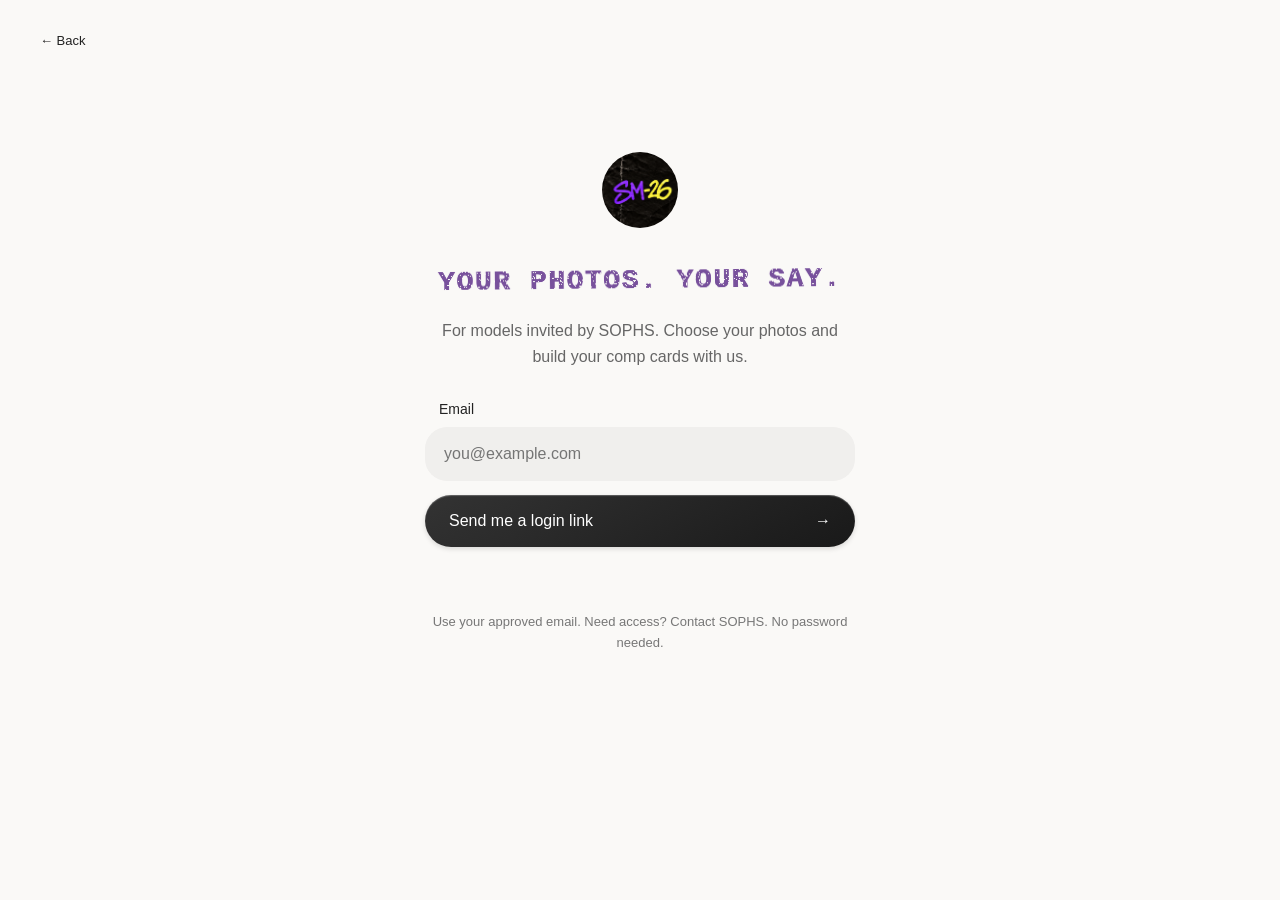
==== commit 0a7dc299: "Update Sophie website from reviewed source Integrate frontend updates from her-3000/modeling-company" ====
--- a/model-review.html
+++ b/model-review.html
@@ -1,5 +1,5 @@
 <!doctype html>
-<html lang="en"><meta charset="utf-8"><meta name="viewport" content="width=device-width, initial-scale=1">
+<html lang="en"><script src="swipe-entry.js"></script><meta charset="utf-8"><meta name="viewport" content="width=device-width, initial-scale=1">
 <title>Your photos · SOPHS</title><link rel="stylesheet" href="model-review.css">
 <svg class="stamp-filters" aria-hidden="true" focusable="false" xmlns="http://www.w3.org/2000/svg"><defs><filter id="stamp-ink" x="-3%" y="-10%" width="106%" height="120%" color-interpolation-filters="sRGB"><feTurbulence type="fractalNoise" baseFrequency=".65" numOctaves="3" seed="17" result="noise"/><feColorMatrix in="noise" type="luminanceToAlpha" result="grain"/><feComponentTransfer in="grain" result="wear"><feFuncA type="discrete" tableValues="0 0 0 1 1 1 1 1"/></feComponentTransfer><feComposite in="SourceGraphic" in2="wear" operator="in"/></filter></defs></svg>
 <nav class="portal-nav"><a href="./">SM-26 / Models</a><span id="portal-identity"></span><a href="model-login.html">Account</a></nav><header><div class="masthead"><div class="page-title"><span class="title-breathing-room" aria-hidden="true"></span><h1>Your photos</h1></div><div class="intro-language" role="group" aria-label="Introduction language"><span class="language-thumb" aria-hidden="true"></span><button type="button" data-intro-language="en" lang="en" aria-pressed="true">English</button><button type="button" data-intro-language="th" lang="th" aria-pressed="false">ไทย</button></div><img class="brand-logo" src="assets/sophs-portal-logo.svg" alt="SOPHS SM-26"></div>
@@ -14,11 +14,11 @@
 </section>
 <section class="review-guide" aria-labelledby="review-purpose" lang="en"><div class="header-actions"><button id="add-media" class="clip-button" aria-label="Upload photos or links" title="Upload photos or links"><svg class="upload-folder" viewBox="0 0 188 158" aria-hidden="true" focusable="false" xmlns="http://www.w3.org/2000/svg"><defs><linearGradient id="folder-back" x1="0" y1="0" x2="0" y2="1"><stop stop-color="#9871b7"/><stop offset="1" stop-color="#664080"/></linearGradient><linearGradient id="folder-front" x1="0" y1="0" x2="0" y2="1"><stop stop-color="#a17bc2"/><stop offset=".72" stop-color="#8961aa"/><stop offset="1" stop-color="#78519c"/></linearGradient><filter id="folder-shadow" x="-15%" y="-15%" width="130%" height="140%"><feDropShadow dx="0" dy="2" stdDeviation="1.8" flood-color="#4e3167" flood-opacity=".13"/></filter></defs><g filter="url(#folder-shadow)"><path d="M8 29Q8 10 27 10h41q8 0 14 6l14 11h67q17 0 17 17v89q0 17-17 17H25q-17 0-17-17Z" fill="url(#folder-back)"/><path d="M9 44q0-11 12-11h147q12 0 12 12v87q0 17-17 17H25q-16 0-16-17Z" fill="#64427f" opacity=".25"/><rect x="8" y="36" width="172" height="112" rx="13" fill="url(#folder-front)"/><rect x="10" y="38" width="168" height="108" rx="11" fill="none" stroke="#dfceed" stroke-opacity=".5"/><path d="M22 130h145" fill="none" stroke="#60427c" stroke-opacity=".28"/><path d="M22 40h144" fill="none" stroke="#dfceed" stroke-opacity=".6"/></g></svg><span>Upload</span></button></div><h2 id="review-purpose" data-intro-copy="reviewTitle">Your comp-card photos</h2><p data-intro-copy="reviewHelp">Upload in bulk. Keep or reject each photo.</p><p class="hint" data-intro-copy="reviewSave">Check AI labels. Choose your favourites.</p></section>
 <h2 class="photo-view-heading" id="photo-view-heading">Photos</h2>
-<section class="collaboration" aria-label="Compare photo choices"><p id="collaboration-help">Your choices and the agency’s choices stay separate.</p><div class="collaboration-tabs" role="group" aria-label="Review version"><button data-review-side="agency" aria-pressed="false">Agency</button><button data-review-side="model" aria-pressed="true">Your version</button><button data-review-side="compare" aria-pressed="false">Compare</button></div><p id="collaboration-summary" role="status"></p><label id="collection-picker-label" hidden>Collection <select id="collection-picker"></select></label></section><nav class="view-tabs" aria-label="Photo views"><span class="view-thumb" aria-hidden="true"></span><button type="button" data-view="keep" aria-pressed="true">Kept</button><button type="button" data-view="favourite" aria-pressed="false">Favourites</button><button type="button" data-view="all" aria-pressed="false">All photos</button><button type="button" data-view="unreviewed" aria-pressed="false">Not reviewed</button><button type="button" data-view="reject" aria-pressed="false">Rejected</button></nav><select id="decision" hidden aria-label="Photo view"><option value="not-rejected">Not rejected</option><option value="all">All photos</option><option value="unreviewed">Not reviewed</option><option value="keep" selected>Keep + favourites</option><option value="favourite">Favourites</option><option value="reject">Rejected</option></select>
-<section class="photo-filters" aria-label="Filter photos">
+<section class="collaboration" aria-label="Compare photo choices"><p id="collaboration-help">Your choices and the agency’s choices stay separate.</p><div class="collaboration-tabs" role="group" aria-label="Review version"><button data-review-side="agency" aria-pressed="true">Agency</button><button data-review-side="model" aria-pressed="false">Your version</button><button data-review-side="compare" aria-pressed="false">Compare</button></div><p id="collaboration-summary" role="status"></p><label id="collection-picker-label" hidden>Collection <select id="collection-picker"></select></label></section><nav class="view-tabs" aria-label="Photo views"><span class="view-thumb" aria-hidden="true"></span><button type="button" data-view="keep" aria-pressed="true">Kept</button><button type="button" data-view="favourite" aria-pressed="false">Favourites</button><button type="button" data-view="all" aria-pressed="false">All photos</button><button type="button" data-view="unreviewed" aria-pressed="false">Not reviewed</button><button type="button" data-view="reject" aria-pressed="false">Rejected</button></nav><select id="decision" hidden aria-label="Photo view"><option value="not-rejected">Not rejected</option><option value="all">All photos</option><option value="unreviewed">Not reviewed</option><option value="keep" selected>Keep + favourites</option><option value="favourite">Favourites</option><option value="reject">Rejected</option></select>
+<section hidden class="photo-filters" aria-label="Filter photos">
 <div class="filter-section"><h2 id="year-heading">Year</h2><div class="filter-slider year-slider" role="group" aria-labelledby="year-heading"><div class="filter-options" id="year-options"><span class="filter-thumb" aria-hidden="true"></span></div></div></div>
 <div class="filter-section"><h2 id="category-heading">Categories</h2><div class="category-scroll-indicator" aria-hidden="true"><span></span></div><div class="filter-slider category-slider" role="group" aria-labelledby="category-heading"><div class="filter-options" id="category-options"><span class="filter-thumb" aria-hidden="true"></span></div></div><p class="filter-scroll-hint">Choose several · matches any selected category</p></div>
-<select id="year" hidden aria-label="Year"><option value="all">All years</option><option value="2026">2026 · recent</option><option value="2025">2025</option><option value="2024">2024</option><option value="2023">2023</option><option value="2022">2022</option></select><select id="tag" hidden aria-label="Category"><option value="all">All categories</option><option value="digitals">Digitals</option><option value="extras">Extras</option><option value="commercial-lifestyle">Commercials</option><option value="e-commerce">E-commerce</option><option value="runway">Runway</option><option value="music-video">Music videos</option><option value="dancing">Dancing</option><option value="pageant">Pageants</option><option value="fashion-editorial">Fashion / editorial</option><option value="beauty">Beauty</option><option value="personal">Casual</option><option value="behind-the-scenes">Behind the scenes</option><option value="other">Reference / needs confirmation</option><optgroup label="Specific request"><option value="no-makeup">No makeup · confirmed</option><option value="makeup">Makeup</option><option value="close-up">Close-up</option><option value="mid-length">Mid-length</option><option value="full-length">Full-length</option><option value="front">Front</option><option value="side">Side profile</option></optgroup><optgroup label="Selected use"><option value="comp-card">Comp card</option><option value="website">Website</option></optgroup></select><label class="detail-filter">Find a detail <input id="detail-search" type="search" placeholder="Eyes, hair, jeans, product, smiling…"></label></section><p id="summary" role="status">Loading photos…</p><p id="save-status" role="status" aria-live="polite" aria-atomic="true"></p>
+<select id="year" hidden aria-label="Year"><option value="all">All years</option><option value="2026">2026 · recent</option><option value="2025">2025</option><option value="2024">2024</option><option value="2023">2023</option><option value="2022">2022</option></select><select id="tag" hidden aria-label="Category"><option value="all">All categories</option><option value="digitals">Digitals</option><option value="extras">Extras</option><option value="commercial-lifestyle">Commercials</option><option value="e-commerce">E-commerce</option><option value="runway">Runway</option><option value="music-video">Music videos</option><option value="dancing">Dancing</option><option value="pageant">Pageants</option><option value="fashion-editorial">Fashion / editorial</option><option value="beauty">Beauty</option><option value="personal">Casual</option><option value="behind-the-scenes">Behind the scenes</option><option value="other">Reference / needs confirmation</option><optgroup label="Specific request"><option value="no-makeup">No makeup · confirmed</option><option value="makeup">Makeup</option><option value="close-up">Close-up</option><option value="mid-length">Mid-length</option><option value="full-length">Full-length</option><option value="front">Front</option><option value="side">Side profile</option></optgroup><optgroup label="Selected use"><option value="comp-card">Comp card</option><option value="website">Website</option></optgroup></select><label class="detail-filter">Find a detail <input id="detail-search" type="search" placeholder="Eyes, hair, jeans, product, smiling…"></label></section><p id="summary" role="status">Loading photos…</p><section id="sync-panel" aria-label="Saving changes"><p id="sync-status" role="status"></p><button id="sync-recover" type="button" hidden>Recover another pending review</button><button id="sync-retry" type="button" hidden>Retry choices</button><button id="order-retry" hidden>Retry order</button><button id="order-use-saved" hidden>Use saved order</button><button id="order-use-mine" hidden>Save my order</button><span id="order-announcement" class="visually-hidden" aria-live="polite"></span></section><p id="order-instruction" hidden>Drag to arrange your website portfolio</p><p id="save-status" role="status" aria-live="polite" aria-atomic="true"></p>
 <section class="bulk" aria-label="Quick labels" hidden><div class="top"><strong id="selected-count">0 selected</strong><div><button id="select-visible">Select shown photos</button> <button id="clear-selected">Clear selection</button></div></div>
 <div class="filters"><label>Add category <select id="bulk-category"><option value="">Leave category unchanged</option></select></label><label>Set shot <select id="bulk-shot"><option value="">Leave shot unchanged</option><option value="CU-01">CU-01 · Front · Close-up</option><option value="ML-01">ML-01 · Front · Mid-length</option><option value="PF-01">PF-01 · Side profile</option><option value="FL-01">FL-01 · Front · Full-length</option><option value="JN-01">JN-01 · Full-length · Jeans</option></select></label><button id="apply-bulk" disabled>Apply to selected</button></div>
 <p class="hint">Tick similar photos, choose a category or shot, then apply once. Categories are added; setting a shot replaces angle/framing only (JN-01 also sets jeans). Full-length does not require jeans.</p></section></header>
@@ -51,5 +51,5 @@
 <details><summary>AI suggestions</summary><p id="suggestion-detail" class="hint"></p><button type="button" id="apply-suggestions" hidden>Use suggestions</button></details>
 </details>
 </div><div class="label-footer"><p id="label-save-status" role="status" class="error"></p><button id="save-labels" type="submit">Save</button></div></form></dialog>
-<dialog id="viewer"><button id="close-viewer" aria-label="Close full photo">Close</button><img id="full-photo" alt="Full photograph"><p id="full-caption"></p></dialog>
-<script src="supabase-config.js?v=1"></script><script src="model-auth.js"></script><script src="review-choice-state.js"></script><script src="review-collaboration.js"></script><script src="photo-conversion.js"></script><script src="model-review.js"></script></html>
+<dialog id="viewer"><button id="close-viewer" aria-label="Close full photo">Close</button><img id="full-photo" alt="Full photograph"><p id="full-caption"></p><a id="original-download" target="_blank" rel="noopener">Open / download photo</a></dialog>
+<script src="supabase-config.js?v=1"></script><script src="model-auth.js"></script><script src="review-choice-state.js"></script><script src="review-journal.js"></script><script src="review-sync.js"></script><script src="review-order.js"></script><script src="review-drag.js"></script><script src="website-variants.js"></script><script src="review-collaboration.js"></script><script src="photo-conversion.js"></script><script src="review-choice-toggle.js"></script><script src="review-viewport.js"></script><script src="model-review.js"></script></html>
--- a/model-review.css
+++ b/model-review.css
@@ -450,3 +450,75 @@
   84%{transform:translateY(0) scale(1,1);border-radius:50%}
 }
 @media(prefers-reduced-motion:reduce){.brand-logo{animation:none;transform:none;border-radius:50%}}
+
+/* Simplified review preserves the underlying metadata. */
+.photo-filters[hidden], .photo .tags, .photo .suggested,
+.review-finish, .review-follow {display:none!important}
+.sync-conflict{padding:12px;border:1px solid #a44;border-radius:8px}.sync-conflict button{min-height:44px;margin:4px}
+#sync-panel{text-align:center;color:#706a64;font-size:12px;padding:2px 12px}#sync-status{margin:4px auto}#order-instruction{text-align:center;color:#706a64;font-size:13px;margin:8px auto 16px}#sync-panel:has(#sync-status:empty){display:none}
+
+.photo[data-decision="reject"] .image-button{filter:grayscale(1);opacity:.38}.local-clips{display:flex;overflow-x:auto;gap:16px;padding:20px;scroll-snap-type:x proximity}.local-clips figure{flex:0 0 min(78vw,320px);margin:0;scroll-snap-align:start}.local-clips video{width:100%;aspect-ratio:1;object-fit:contain;background:#eee}.local-clips figcaption{font-size:12px;padding:8px 0}
+
+.comparison-disputed .image-button{filter:grayscale(1);opacity:.38}.comparison-question{font-weight:600;color:#555}
+
+/* Two-choice review; old metadata controls remain internal only. */
+.view-tabs,.bulk,.review-guide [data-intro-copy],#collaboration-help,.intro-language,.agency-intro,.review-intro{display:none!important}
+.review-votes,.comparison-question{text-align:center}
+.photo:has(.review-votes) .actions,.photo.comparison-disputed .actions{display:none}
+#collaboration-summary:empty,#save-status:empty{display:none}
+
+.photo .reorder{display:none!important}
+/* Tap or drag with a weighted glide; keep the DOM through the settling frame. */
+.actions.choice-slider{position:relative;isolation:isolate;display:grid;grid-template-columns:repeat(2,minmax(0,1fr));gap:0;padding:4px;background:#eeeded;border-radius:999px;touch-action:pan-y;user-select:none;-webkit-user-select:none;max-width:280px;margin:10px auto 0;width:100%;min-height:52px;cursor:grab}
+.choice-slider .choice-thumb{position:absolute;z-index:-1;top:4px;bottom:4px;left:4px;width:calc((100% - 8px)/2);border-radius:999px;background:linear-gradient(150deg,#363636,#1c1c1c);box-shadow:inset 0 1px 1px #ffffff30,0 2px 5px #0002;transform:translateX(calc(var(--choice-slide,0)*100%));transition:transform 320ms cubic-bezier(.22,.7,.2,1),opacity 200ms ease;pointer-events:none}
+.choice-slider[data-has-choice=false] .choice-thumb{opacity:0}
+.choice-slider .choice-label{display:grid;place-items:center;min-height:44px;padding:9px 5px;color:#686868;font-size:13px;line-height:1.2;pointer-events:none}.choice-slider .choice-label[data-visual-selected=true]{color:#fff}.choice-slider.sliding{cursor:grabbing}.choice-slider.sliding .choice-thumb{transition:none}.choice-slider[aria-busy=true]{cursor:progress}.choice-slider[aria-disabled=true]{opacity:.5;cursor:default}.choice-slider:focus-visible{outline:2px solid #777;outline-offset:3px}
+@media(prefers-reduced-motion:reduce){.choice-slider .choice-thumb{transition:none}}
+
+.shared-reorder{display:flex;justify-content:center;gap:6px;margin-top:0}.shared-reorder button{min-width:44px;min-height:44px}.reorder-photo{touch-action:pan-y;-webkit-user-select:none;user-select:none;-webkit-touch-callout:none;cursor:grab}.reorder-photo.dragging{outline:2px solid #555;cursor:grabbing}#order-status:empty{display:none}.visually-hidden{position:absolute;width:1px;height:1px;overflow:hidden;clip-path:inset(50%)}
+
+/* Reorder without visible arrows. Labelled alternatives appear on keyboard focus. */
+.photo .reorder{display:none!important}
+.shared-reorder .keyboard-reorder:not(:focus){position:absolute;width:1px;height:1px;min-width:0;min-height:0;padding:0;border:0;overflow:hidden;clip-path:inset(50%)}
+.shared-reorder .keyboard-reorder:focus{position:static;width:auto;height:auto;clip-path:none}
+
+.photo .image-button{transition:filter 320ms ease,opacity 320ms ease}
+.choice-slider .choice-label{transition:color 220ms ease}
+@media(prefers-reduced-motion:reduce){.photo .image-button,.choice-slider .choice-label{transition:none}}
+
+.reorder-photo{position:relative}.reorder-photo.dragging{opacity:.85;box-shadow:0 12px 28px #0003}
+
+/* Shared attribution sits in its own quiet, vertically centred line. */
+.photo .review-votes{display:flex;align-items:center;justify-content:center;gap:12px;min-height:38px;margin:10px auto 4px;padding:3px 0;font-size:12px;font-weight:500;line-height:1;letter-spacing:.025em;color:#555}
+.vote-label{display:inline-flex;align-items:center;gap:6px;white-space:nowrap}.vote-star{font-size:10px;line-height:1;transform:translateY(-.5px)}.vote-divider{color:#aaa;font-size:12px;line-height:1}
+.photo[data-order-id]{position:relative}.photo[data-order-id]>.image-button:not(.dragging){transition:translate 160ms ease-out}
+.photo[data-drop-edge]::before{content:'';position:absolute;z-index:2;background:#444;border-radius:2px;pointer-events:none}
+.photo[data-drop-axis=x][data-drop-edge=before]::before{left:-9px;top:8px;bottom:54px;width:2px}.photo[data-drop-axis=x][data-drop-edge=after]::before{right:-9px;top:8px;bottom:54px;width:2px}
+.photo[data-drop-axis=y][data-drop-edge=before]::before{top:-9px;left:8px;right:8px;height:2px}.photo[data-drop-axis=y][data-drop-edge=after]::before{bottom:0;left:8px;right:8px;height:2px}
+.photo[data-drop-axis=x][data-drop-edge=before]>.image-button{translate:14px 0}.photo[data-drop-axis=x][data-drop-edge=after]>.image-button{translate:-14px 0}
+.photo[data-drop-axis=y][data-drop-edge=before]>.image-button{translate:0 14px}.photo[data-drop-axis=y][data-drop-edge=after]>.image-button{translate:0 -14px}
+@media(prefers-reduced-motion:reduce){.photo[data-order-id]>.image-button:not(.dragging){transition:none}}
+
+/* Local prototype: free two-dimensional lift, flow and landing. */
+.drag-ghost{z-index:1000;pointer-events:none;border:0;padding:0;border-radius:14px;overflow:hidden;background:#eceae6;box-shadow:0 20px 48px #0004;transform-origin:50% 50%;will-change:transform,opacity;transition:opacity 100ms linear}
+.drag-ghost img{width:100%;height:100%;object-fit:contain;border-radius:inherit;display:block}.drag-ghost::after{content:'';position:absolute;inset:0;background:linear-gradient(110deg,#fff0 25%,#fff2 49%,#0001 51%,#fff0 78%);pointer-events:none}
+.photo.drag-flow{transition:none;will-change:auto}.photo.drag-origin>.image-button{opacity:var(--landing-opacity,.2);outline:1px solid #8884}.photo.drag-flow>.image-button{translate:none!important}.photo.drag-origin .review-votes{opacity:.35}.photo.drag-flow::before{display:block}
+@media(prefers-reduced-motion:reduce){.drag-ghost,.photo.drag-flow{transition:none}.drag-ghost::after{display:none}}
+
+/* Acknowledgement stays in the existing status line; no overlay or layout shift. */
+#sync-status{min-height:20px;font-family:inherit;font-size:13px;line-height:20px}
+#sync-status[data-order-saved=true]{color:#52745b;animation:order-saved-fade 1.4s ease both}
+@keyframes order-saved-fade{0%{opacity:0}15%,75%{opacity:1}100%{opacity:0}}
+@media(prefers-reduced-motion:reduce){#sync-status[data-order-saved=true]{animation:none}}
+
+.final-reject{align-self:center;border:0;background:none;color:#746b67;font:inherit;font-size:13px;padding:12px 18px;min-height:44px;cursor:pointer}
+.final-reject:focus-visible{outline:2px solid currentColor;outline-offset:2px}
+
+.final-candidate .choice-slider{display:none}
+
+/* Full list geometry, with only the nearby photos and controls mounted. */
+.viewport-shell{display:flex;flex-direction:column}.viewport-controls-space{height:62px;flex:none}.final-candidate .viewport-controls-space{height:48px}.viewport-shell>.image-button{flex:none}
+
+.final-reject{width:clamp(64px,32%,88px);max-width:100%;min-height:44px;margin-top:4px;padding:10px 12px;font-size:13px;line-height:18px;align-self:center}
+/* Intrinsic image dimensions must not change the reserved slot height. */
+.viewport-shell>.image-button{contain:size;min-height:0}
